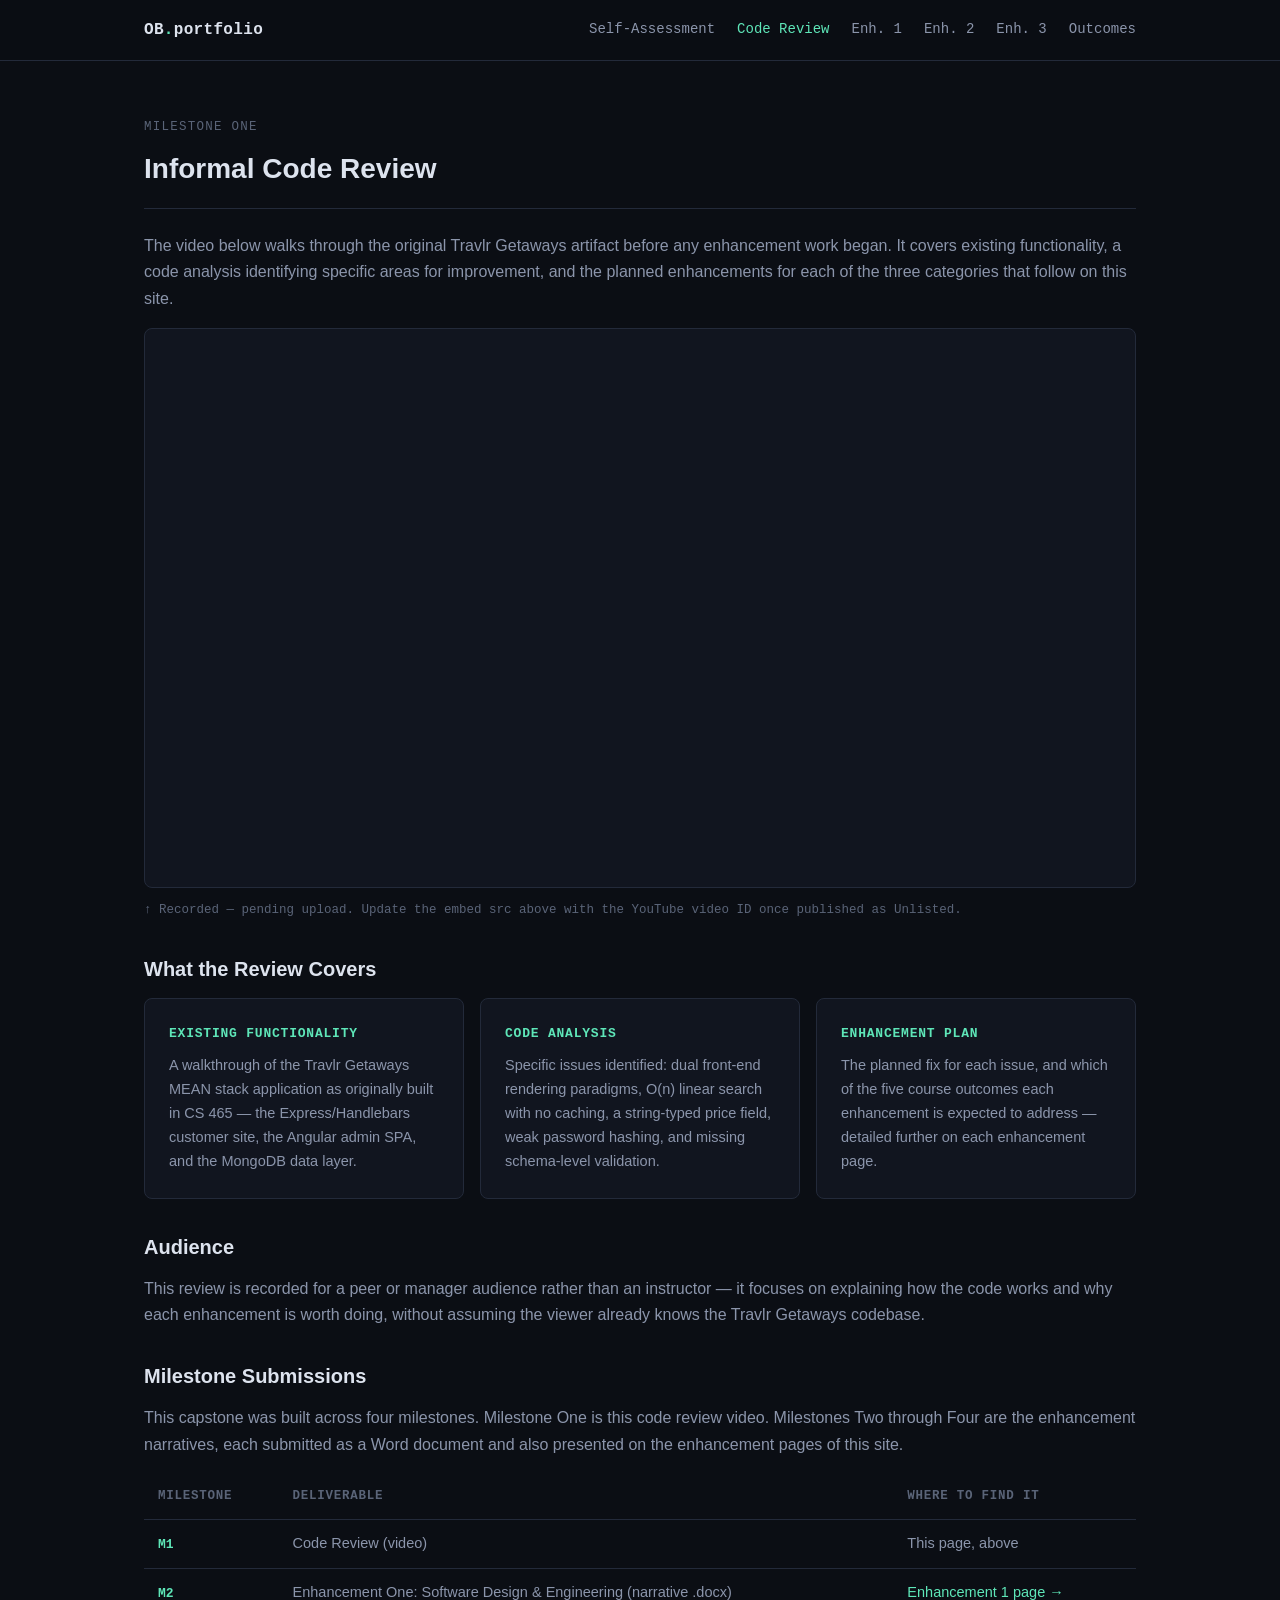
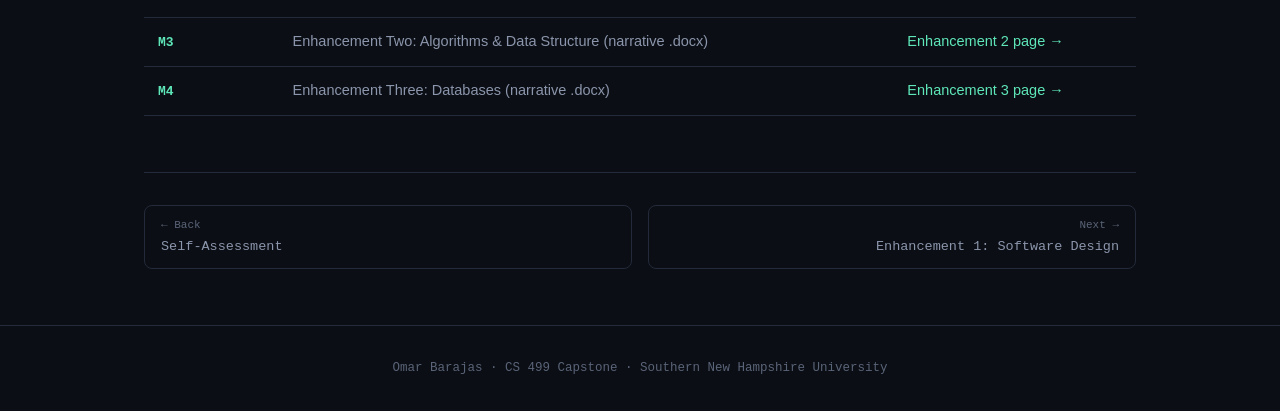
==== code-review.html @ a02aadf3 "Final ePortfolio: self-assessment, code review, enhancements, outcomes" ====
<!DOCTYPE html>
<html lang="en">
<head>
<meta charset="UTF-8">
<meta name="viewport" content="width=device-width, initial-scale=1.0">
<title>Code Review — Omar Barajas</title>
<link rel="stylesheet" href="style.css">
</head>
<body>

<div class="topnav">
  <div class="wrap">
    <a href="index.html" class="brand">OB<span>.</span>portfolio</a>
    <nav>
      <a href="index.html">Self-Assessment</a>
      <a href="code-review.html" class="active">Code Review</a>
      <a href="enhancement-one.html">Enh. 1</a>
      <a href="enhancement-two.html">Enh. 2</a>
      <a href="enhancement-three.html">Enh. 3</a>
      <a href="outcomes.html">Outcomes</a>
    </nav>
  </div>
</div>

<section>
  <p class="section-label">Milestone One</p>
  <h2>Informal Code Review</h2>

  <p>
    The video below walks through the original Travlr Getaways artifact before any enhancement work
    began. It covers existing functionality, a code analysis identifying specific areas for improvement,
    and the planned enhancements for each of the three categories that follow on this site.
  </p>

  <div class="video-embed">
    <!--
      STATUS: Video has been recorded. Upload to YouTube as "Unlisted," then replace
      YOUR_VIDEO_ID below with the ID from the video URL.
      Example: https://www.youtube.com/watch?v=dQw4w9WgXcQ → YOUR_VIDEO_ID = dQw4w9WgXcQ
    -->
    <iframe
      src="https://www.youtube.com/embed/YOUR_VIDEO_ID"
      title="CS 499 Code Review — Omar Barajas"
      allow="accelerometer; autoplay; clipboard-write; encrypted-media; gyroscope; picture-in-picture"
      allowfullscreen>
    </iframe>
  </div>
  <p class="video-note">↑ Recorded — pending upload. Update the embed src above with the YouTube video ID once published as Unlisted.</p>

  <h3>What the Review Covers</h3>

  <div class="grid-3">
    <div class="card">
      <h4>Existing Functionality</h4>
      <p>A walkthrough of the Travlr Getaways MEAN stack application as originally built in CS 465 — the Express/Handlebars customer site, the Angular admin SPA, and the MongoDB data layer.</p>
    </div>
    <div class="card">
      <h4>Code Analysis</h4>
      <p>Specific issues identified: dual front-end rendering paradigms, O(n) linear search with no caching, a string-typed price field, weak password hashing, and missing schema-level validation.</p>
    </div>
    <div class="card">
      <h4>Enhancement Plan</h4>
      <p>The planned fix for each issue, and which of the five course outcomes each enhancement is expected to address — detailed further on each enhancement page.</p>
    </div>
  </div>

  <h3>Audience</h3>
  <p>
    This review is recorded for a peer or manager audience rather than an instructor — it focuses on
    explaining how the code works and why each enhancement is worth doing, without assuming the viewer
    already knows the Travlr Getaways codebase.
  </p>

  <h3>Milestone Submissions</h3>
  <p>
    This capstone was built across four milestones. Milestone One is this code review video. Milestones
    Two through Four are the enhancement narratives, each submitted as a Word document and also presented
    on the enhancement pages of this site.
  </p>
  <table>
    <tr><th>Milestone</th><th>Deliverable</th><th>Where to Find It</th></tr>
    <tr><td><strong>M1</strong></td><td>Code Review (video)</td><td>This page, above</td></tr>
    <tr><td><strong>M2</strong></td><td>Enhancement One: Software Design &amp; Engineering (narrative .docx)</td><td><a href="enhancement-one.html">Enhancement 1 page →</a></td></tr>
    <tr><td><strong>M3</strong></td><td>Enhancement Two: Algorithms &amp; Data Structure (narrative .docx)</td><td><a href="enhancement-two.html">Enhancement 2 page →</a></td></tr>
    <tr><td><strong>M4</strong></td><td>Enhancement Three: Databases (narrative .docx)</td><td><a href="enhancement-three.html">Enhancement 3 page →</a></td></tr>
  </table>

  <div class="page-nav">
    <a class="prev" href="index.html"><span class="dir">← Back</span>Self-Assessment</a>
    <a class="next" href="enhancement-one.html"><span class="dir">Next →</span>Enhancement 1: Software Design</a>
  </div>
</section>

<footer>Omar Barajas · CS 499 Capstone · Southern New Hampshire University</footer>

</body>
</html>
---- style.css ----
:root {
  --bg: #0b0e14;
  --bg-panel: #11151f;
  --bg-panel-2: #161b27;
  --border: #232a3a;
  --text: #dde3ee;
  --text-dim: #8b95ab;
  --text-faint: #5a6478;
  --accent: #5ee6b8;
  --accent-dim: #2a8f6f;
  --accent-warm: #f2a65a;
  --mono: "JetBrains Mono", "SF Mono", Consolas, "Courier New", monospace;
  --sans: "Inter", -apple-system, BlinkMacSystemFont, "Segoe UI", sans-serif;
  --radius: 8px;
  --maxw: 920px;
}

* { box-sizing: border-box; }

html { scroll-behavior: smooth; }

body {
  margin: 0;
  background: var(--bg);
  color: var(--text);
  font-family: var(--sans);
  line-height: 1.65;
  font-size: 16px;
}

a { color: var(--accent); text-decoration: none; }
a:hover { text-decoration: underline; }
a:focus-visible, button:focus-visible { outline: 2px solid var(--accent); outline-offset: 2px; }

img { max-width: 100%; }

.wrap { max-width: var(--maxw); margin: 0 auto; padding: 0 24px; }

/* ---------- Top nav ---------- */
.topnav {
  position: sticky;
  top: 0;
  z-index: 50;
  background: rgba(11, 14, 20, 0.92);
  backdrop-filter: blur(8px);
  border-bottom: 1px solid var(--border);
}
.topnav .wrap {
  display: flex;
  align-items: center;
  justify-content: space-between;
  height: 60px;
  max-width: 1040px;
}
.topnav .brand {
  font-family: var(--mono);
  font-weight: 700;
  color: var(--text);
  letter-spacing: 0.02em;
}
.topnav .brand span { color: var(--accent); }
.topnav nav { display: flex; gap: 22px; }
.topnav nav a {
  color: var(--text-dim);
  font-size: 14px;
  font-family: var(--mono);
}
.topnav nav a.active, .topnav nav a:hover { color: var(--accent); text-decoration: none; }

/* ---------- Hero ---------- */
.hero {
  max-width: 1040px;
  margin: 0 auto;
  padding: 64px 24px 40px;
}
.eyebrow {
  font-family: var(--mono);
  font-size: 12.5px;
  color: var(--accent);
  letter-spacing: 0.12em;
  text-transform: uppercase;
  margin: 0 0 14px;
}
.hero h1 {
  font-size: clamp(32px, 5vw, 48px);
  line-height: 1.1;
  margin: 0 0 16px;
  font-weight: 700;
  letter-spacing: -0.01em;
}
.hero h1 em { color: var(--accent); font-style: normal; }
.hero p.lede {
  font-size: 18px;
  color: var(--text-dim);
  max-width: 640px;
  margin: 0 0 28px;
}
.btn-row { display: flex; gap: 12px; flex-wrap: wrap; }
.btn {
  display: inline-flex;
  align-items: center;
  gap: 6px;
  padding: 11px 20px;
  border-radius: var(--radius);
  font-family: var(--mono);
  font-size: 14px;
  font-weight: 600;
  border: 1px solid var(--border);
}
.btn-primary { background: var(--accent); color: #06140f; border-color: var(--accent); }
.btn-primary:hover { background: #7ff0c8; text-decoration: none; }
.btn-ghost { color: var(--text); }
.btn-ghost:hover { border-color: var(--accent); color: var(--accent); text-decoration: none; }

/* ---------- Sections ---------- */
section { max-width: 1040px; margin: 0 auto; padding: 56px 24px; }
section.tight { padding-top: 24px; }
.section-label {
  font-family: var(--mono);
  font-size: 12.5px;
  color: var(--text-faint);
  text-transform: uppercase;
  letter-spacing: 0.1em;
  margin: 0 0 8px;
}
h2 {
  font-size: 28px;
  margin: 0 0 24px;
  font-weight: 700;
  border-bottom: 1px solid var(--border);
  padding-bottom: 16px;
}
h3 { font-size: 20px; margin: 32px 0 12px; color: var(--text); }
h3:first-child { margin-top: 0; }
p { color: var(--text-dim); margin: 0 0 16px; }
strong { color: var(--text); }

/* ---------- Cards / grids ---------- */
.grid-3 { display: grid; grid-template-columns: repeat(3, 1fr); gap: 16px; }
.grid-2 { display: grid; grid-template-columns: repeat(2, 1fr); gap: 16px; }
@media (max-width: 720px) { .grid-3, .grid-2 { grid-template-columns: 1fr; } }

.card {
  background: var(--bg-panel);
  border: 1px solid var(--border);
  border-radius: var(--radius);
  padding: 24px;
}
.card h4 {
  font-family: var(--mono);
  font-size: 13px;
  color: var(--accent);
  text-transform: uppercase;
  letter-spacing: 0.06em;
  margin: 0 0 10px;
}
.card p { margin: 0; font-size: 14.5px; }

/* ---------- Pills / tags ---------- */
.pill-row { display: flex; flex-wrap: wrap; gap: 8px; margin: 16px 0; }
.pill {
  font-family: var(--mono);
  font-size: 12.5px;
  padding: 5px 12px;
  border-radius: 100px;
  border: 1px solid var(--border);
  color: var(--text-dim);
  background: var(--bg-panel);
}
.pill.co {
  border-color: var(--accent-dim);
  color: var(--accent);
}

/* ---------- Code blocks ---------- */
pre {
  background: #070a10;
  border: 1px solid var(--border);
  border-radius: var(--radius);
  padding: 18px;
  overflow-x: auto;
  font-family: var(--mono);
  font-size: 13px;
  line-height: 1.6;
  color: #b9c4dd;
  margin: 0 0 20px;
}
code {
  font-family: var(--mono);
  font-size: 0.92em;
  background: var(--bg-panel-2);
  padding: 2px 6px;
  border-radius: 4px;
  color: var(--accent);
}
pre code { background: none; padding: 0; color: inherit; }
.code-label {
  font-family: var(--mono);
  font-size: 11.5px;
  color: var(--text-faint);
  text-transform: uppercase;
  letter-spacing: 0.08em;
  margin: 0 0 6px;
}

/* ---------- Before/after ---------- */
.compare { display: grid; grid-template-columns: 1fr 1fr; gap: 16px; margin: 24px 0; }
@media (max-width: 720px) { .compare { grid-template-columns: 1fr; } }
.compare .panel { border-radius: var(--radius); border: 1px solid var(--border); overflow: hidden; }
.compare .panel-head {
  font-family: var(--mono);
  font-size: 12px;
  padding: 8px 14px;
  letter-spacing: 0.06em;
}
.compare .before .panel-head { background: rgba(242, 166, 90, 0.12); color: var(--accent-warm); }
.compare .after .panel-head { background: rgba(94, 230, 184, 0.12); color: var(--accent); }
.compare pre { border: none; border-radius: 0; margin: 0; }

/* ---------- Table ---------- */
table { width: 100%; border-collapse: collapse; margin: 0 0 8px; font-size: 14.5px; }
th, td { text-align: left; padding: 12px 14px; border-bottom: 1px solid var(--border); vertical-align: top; }
th { font-family: var(--mono); font-size: 12.5px; color: var(--text-faint); text-transform: uppercase; letter-spacing: 0.06em; }
td { color: var(--text-dim); }
td strong { color: var(--accent); font-family: var(--mono); font-size: 13px; }

/* ---------- Q&A narrative blocks ---------- */
.qa { margin-bottom: 28px; }
.qa .q {
  font-family: var(--mono);
  font-size: 13px;
  color: var(--accent);
  margin: 0 0 8px;
  display: flex;
  gap: 10px;
}
.qa .q .num {
  color: var(--text-faint);
  flex-shrink: 0;
}
.qa .a { margin: 0; padding-left: 24px; border-left: 2px solid var(--border); }

/* ---------- Video embed ---------- */
.video-embed {
  position: relative;
  width: 100%;
  padding-top: 56.25%;
  background: var(--bg-panel);
  border: 1px solid var(--border);
  border-radius: var(--radius);
  overflow: hidden;
  margin-bottom: 12px;
}
.video-embed iframe { position: absolute; inset: 0; width: 100%; height: 100%; border: 0; }
.video-note { font-family: var(--mono); font-size: 12.5px; color: var(--text-faint); margin-top: 0; }

/* ---------- Callout ---------- */
.callout {
  background: rgba(94, 230, 184, 0.06);
  border: 1px solid var(--accent-dim);
  border-radius: var(--radius);
  padding: 18px 20px;
  font-size: 14.5px;
  color: var(--text-dim);
  margin: 0 0 20px;
}
.callout strong { color: var(--accent); }

/* ---------- Page nav (prev/next) ---------- */
.page-nav {
  display: flex;
  justify-content: space-between;
  gap: 16px;
  border-top: 1px solid var(--border);
  margin-top: 56px;
  padding: 32px 0 0;
}
.page-nav a {
  font-family: var(--mono);
  font-size: 13.5px;
  color: var(--text-dim);
  border: 1px solid var(--border);
  border-radius: var(--radius);
  padding: 10px 16px;
  flex: 1;
}
.page-nav a:hover { color: var(--accent); border-color: var(--accent-dim); text-decoration: none; }
.page-nav a.next { text-align: right; }
.page-nav .dir { display: block; color: var(--text-faint); font-size: 11px; margin-bottom: 2px; }

/* ---------- Footer ---------- */
footer {
  border-top: 1px solid var(--border);
  padding: 32px 24px;
  text-align: center;
  font-family: var(--mono);
  font-size: 12.5px;
  color: var(--text-faint);
}

@media (prefers-reduced-motion: reduce) {
  html { scroll-behavior: auto; }
}
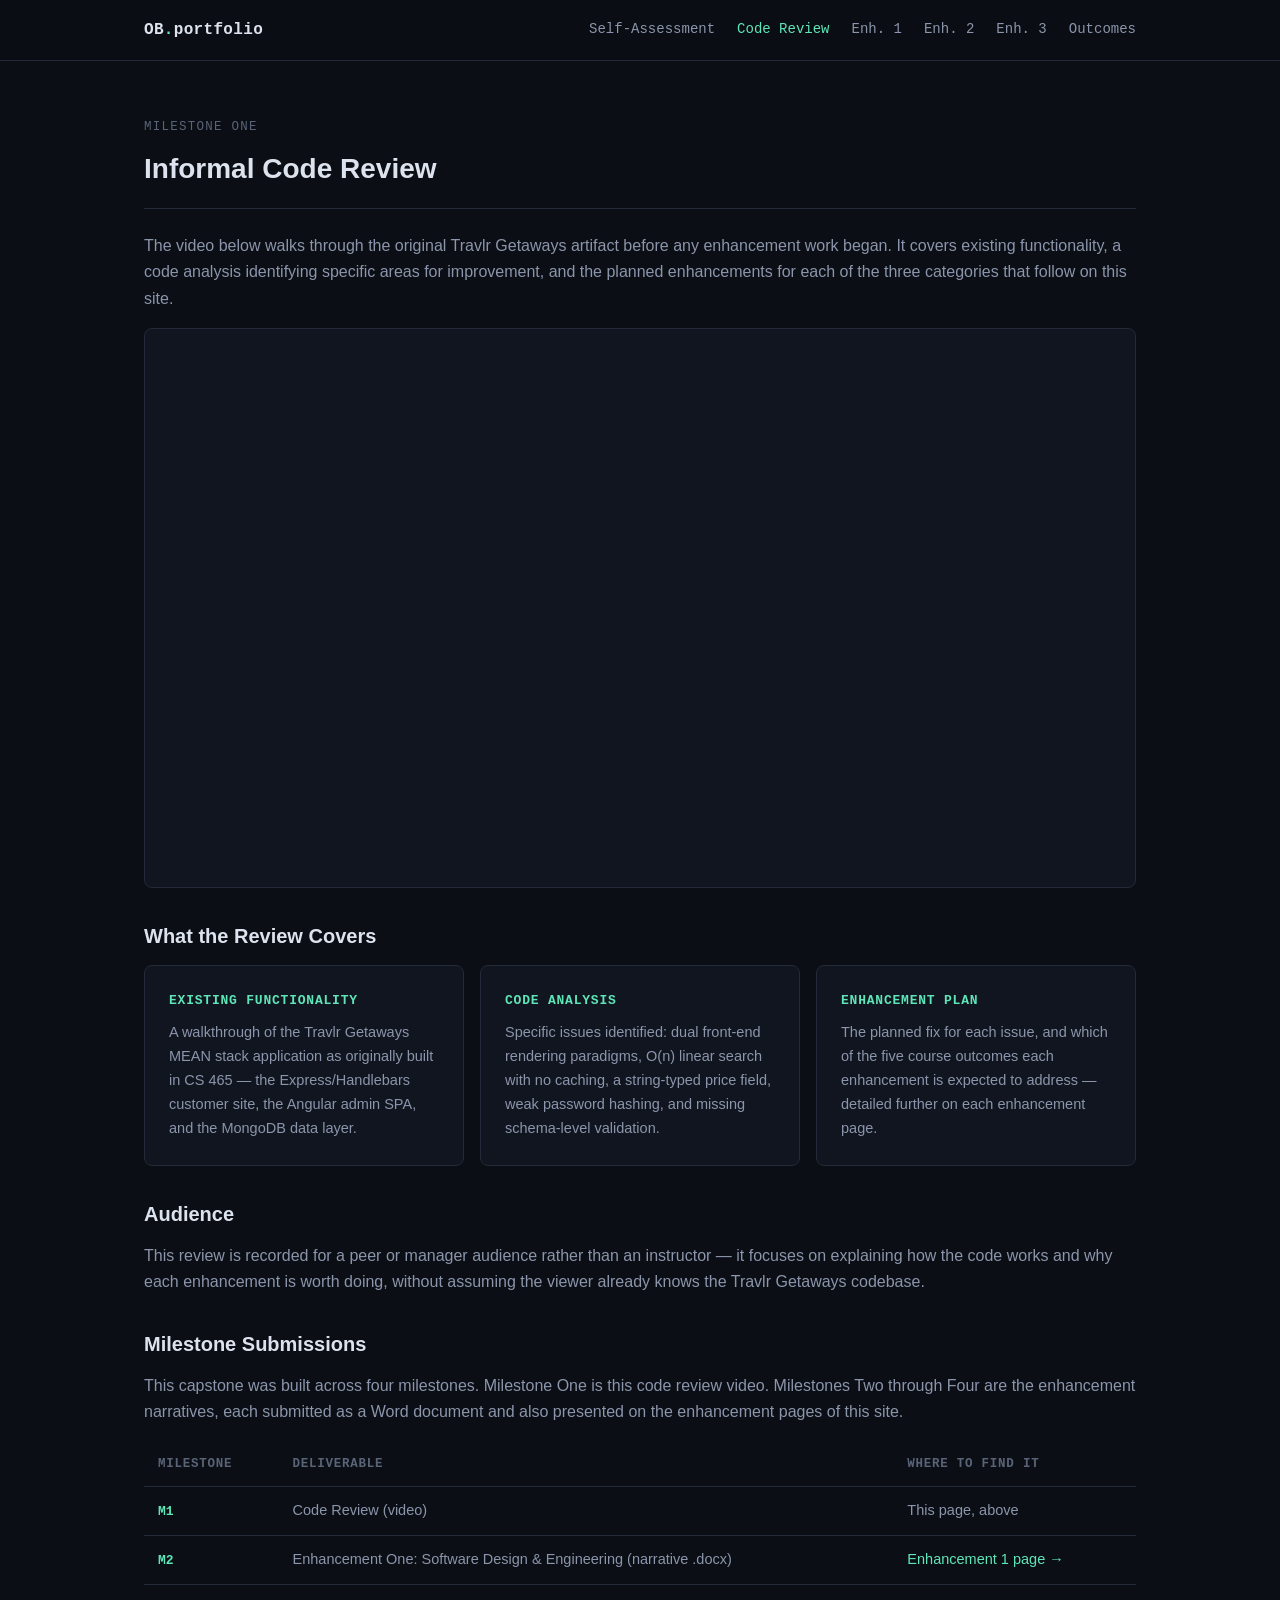
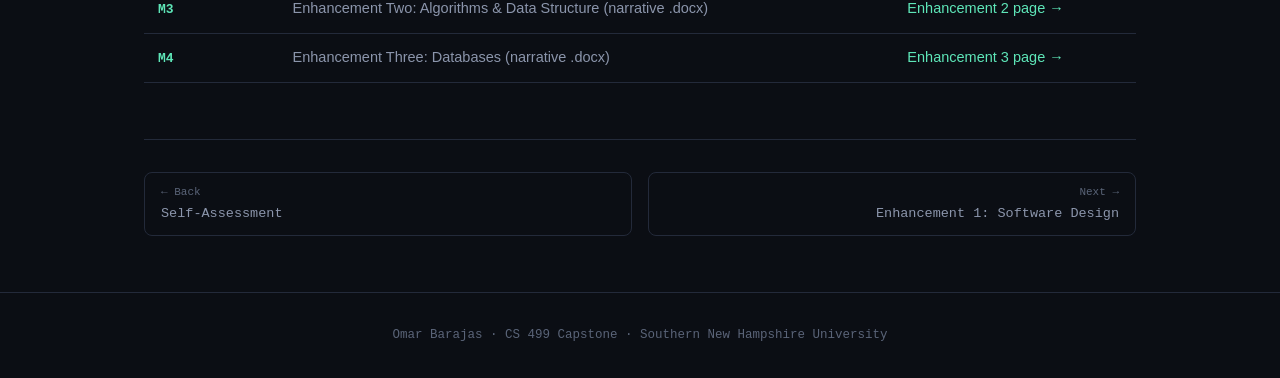
==== commit 360377dc: "code-review.html Updated the YouTube video embed for the CS 499 Code Review." ====
--- a/code-review.html
+++ b/code-review.html
@@ -33,19 +33,14 @@
   </p>
 
   <div class="video-embed">
-    <!--
-      STATUS: Video has been recorded. Upload to YouTube as "Unlisted," then replace
-      YOUR_VIDEO_ID below with the ID from the video URL.
-      Example: https://www.youtube.com/watch?v=dQw4w9WgXcQ → YOUR_VIDEO_ID = dQw4w9WgXcQ
-    -->
+    <!-- CS 499 Code Review video, hosted on YouTube -->
     <iframe
-      src="https://www.youtube.com/embed/YOUR_VIDEO_ID"
+      src="https://www.youtube.com/embed/hoq_iVasN_o"
       title="CS 499 Code Review — Omar Barajas"
       allow="accelerometer; autoplay; clipboard-write; encrypted-media; gyroscope; picture-in-picture"
       allowfullscreen>
     </iframe>
   </div>
-  <p class="video-note">↑ Recorded — pending upload. Update the embed src above with the YouTube video ID once published as Unlisted.</p>
 
   <h3>What the Review Covers</h3>
 
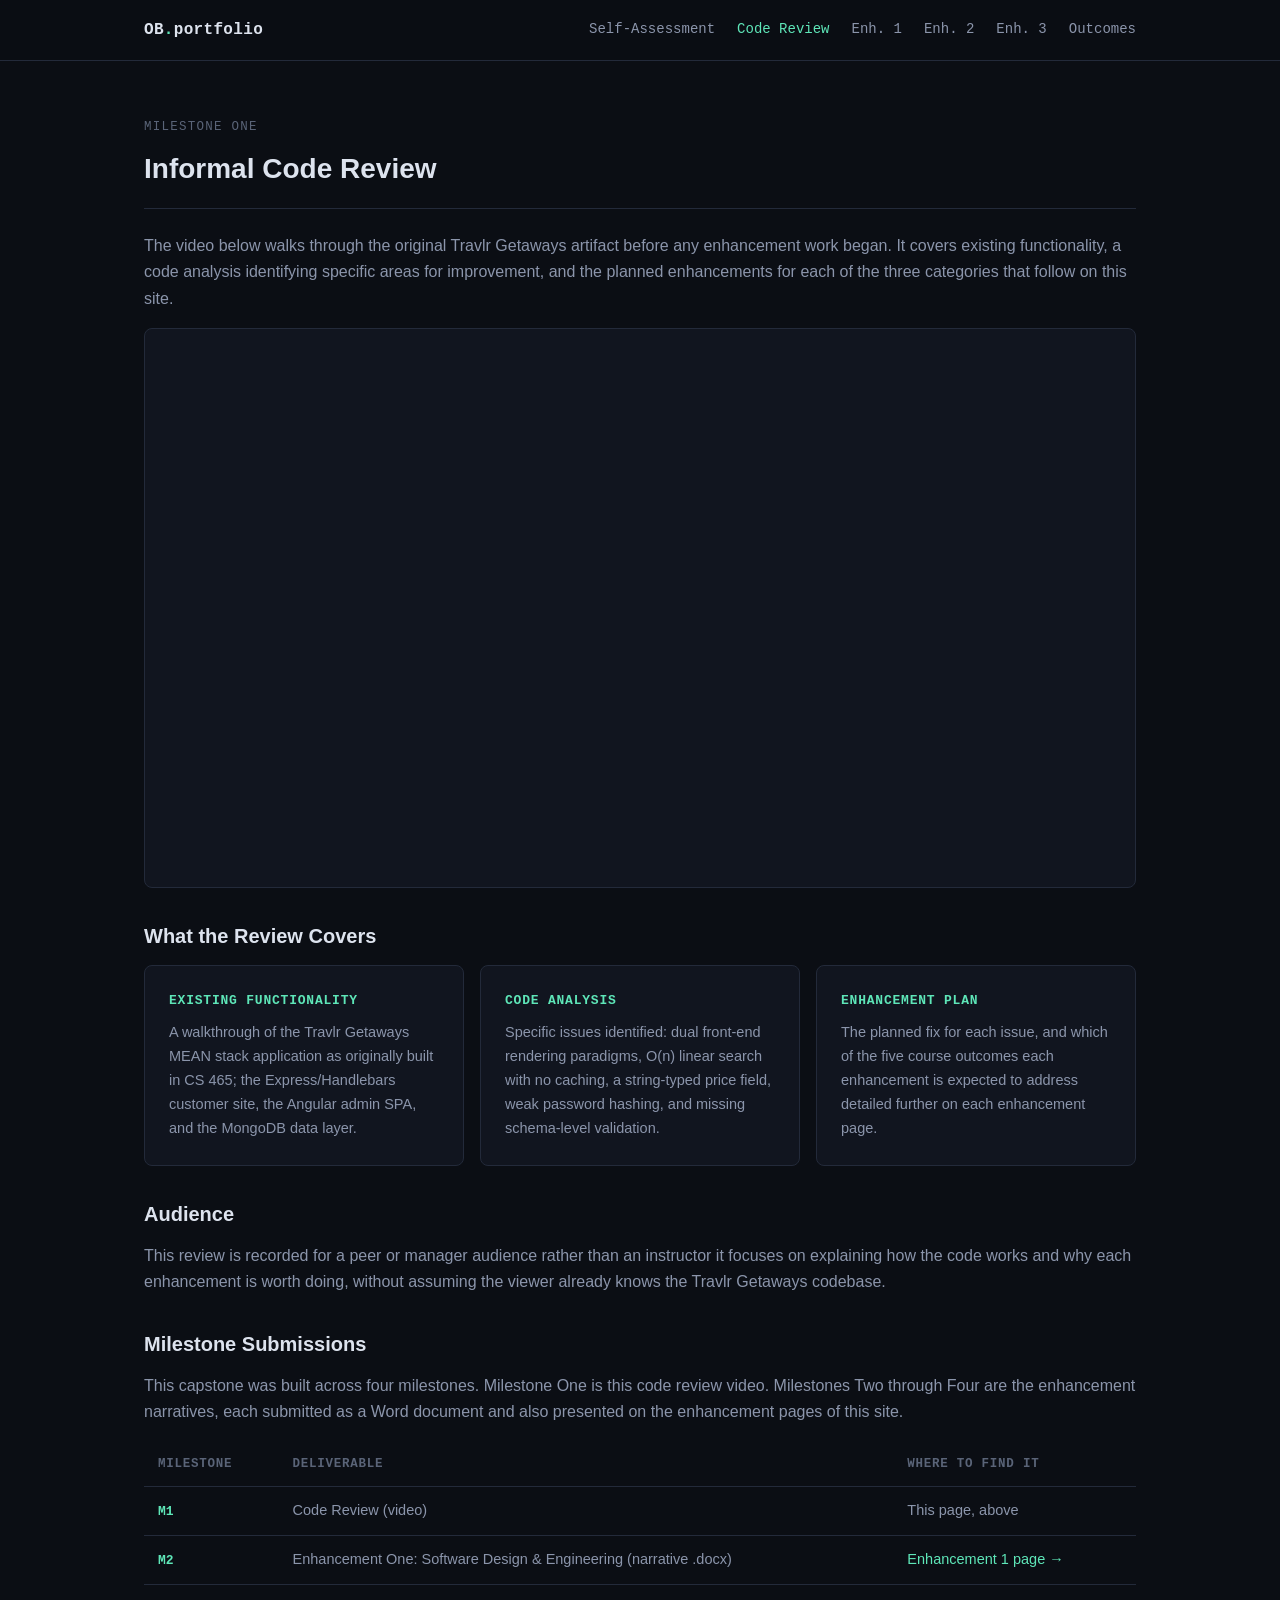
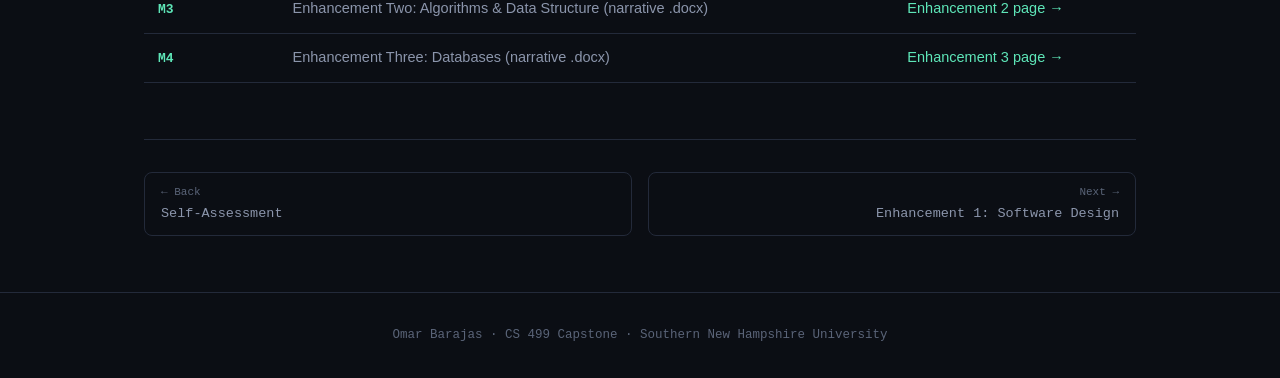
==== commit 1befda3d: "Update code-review.html" ====
--- a/code-review.html
+++ b/code-review.html
@@ -47,7 +47,7 @@
   <div class="grid-3">
     <div class="card">
       <h4>Existing Functionality</h4>
-      <p>A walkthrough of the Travlr Getaways MEAN stack application as originally built in CS 465 — the Express/Handlebars customer site, the Angular admin SPA, and the MongoDB data layer.</p>
+      <p>A walkthrough of the Travlr Getaways MEAN stack application as originally built in CS 465; the Express/Handlebars customer site, the Angular admin SPA, and the MongoDB data layer.</p>
     </div>
     <div class="card">
       <h4>Code Analysis</h4>
@@ -55,13 +55,13 @@
     </div>
     <div class="card">
       <h4>Enhancement Plan</h4>
-      <p>The planned fix for each issue, and which of the five course outcomes each enhancement is expected to address — detailed further on each enhancement page.</p>
+      <p>The planned fix for each issue, and which of the five course outcomes each enhancement is expected to address detailed further on each enhancement page.</p>
     </div>
   </div>
 
   <h3>Audience</h3>
   <p>
-    This review is recorded for a peer or manager audience rather than an instructor — it focuses on
+    This review is recorded for a peer or manager audience rather than an instructor it focuses on
     explaining how the code works and why each enhancement is worth doing, without assuming the viewer
     already knows the Travlr Getaways codebase.
   </p>
